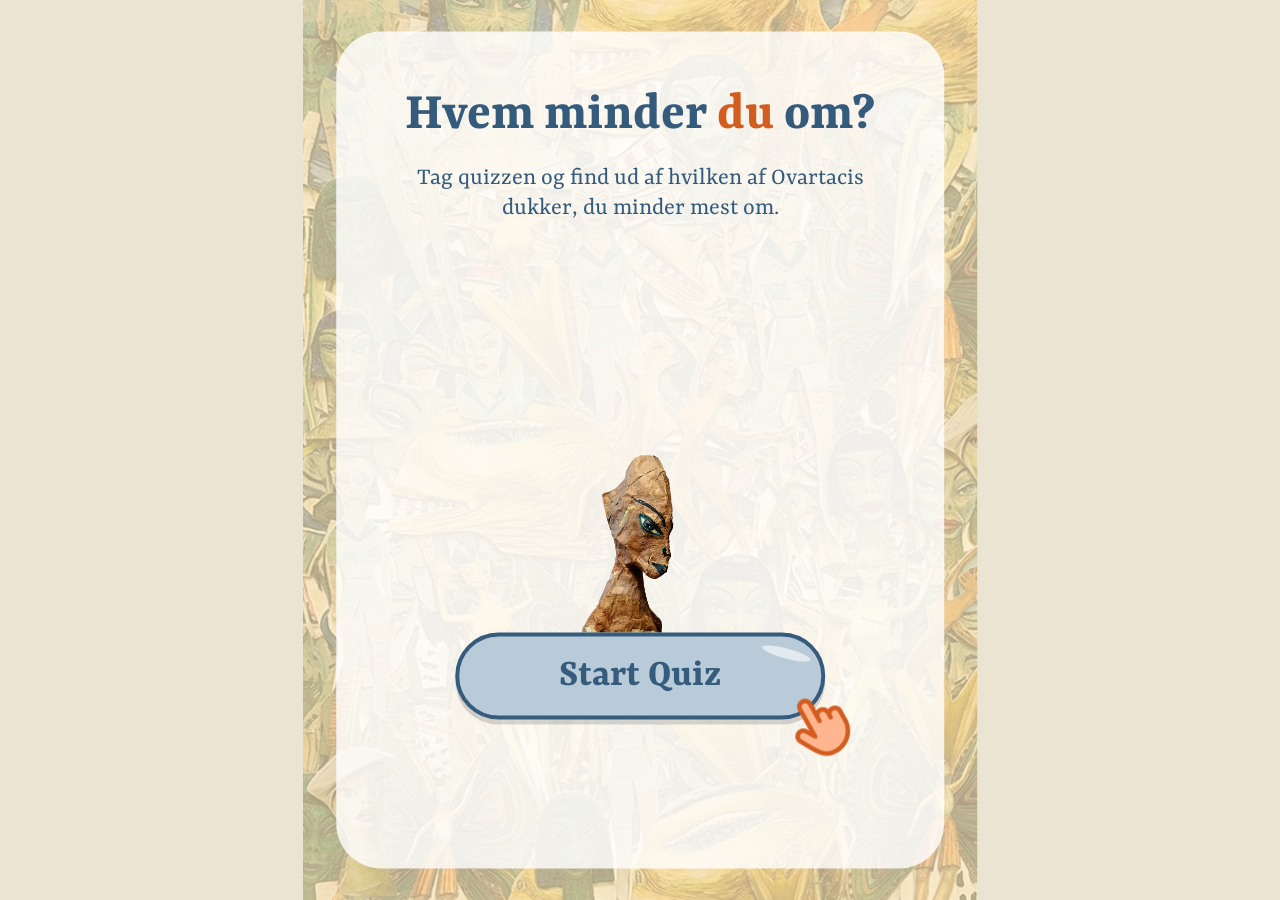
==== index.html @ 92c741dd "Initial commit" ====
<!DOCTYPE html>
<html lang="da">
<head>
    <meta charset="UTF-8">
    <meta name="viewport" content="width=device-width, initial-scale=1.0">
    <title>Museum Ovartaci - Quiz</title>

    <link rel="preconnect" href="https://fonts.googleapis.com">
    <link rel="preconnect" href="https://fonts.gstatic.com" crossorigin>
    <link href="https://fonts.googleapis.com/css2?family=Gotu&family=Jua&family=Yrsa:ital,wght@0,300..700;1,300..700&display=swap" rel="stylesheet">

    <link rel="preconnect" href="https://fonts.googleapis.com">
    <link rel="preconnect" href="https://fonts.gstatic.com" crossorigin>
    <link href="https://fonts.googleapis.com/css2?family=Afacad:ital,wght@0,400..700;1,400..700&display=swap" rel="stylesheet">

    <link rel="stylesheet" href="css/style.css">
</head>

<body>
    <div class="container-ipad">
        <div class="hvid-boks">

            <!-- START-SKÆRM -->
            <div id="start-skaerm" class="skaerm-sektion">
                <h1>Hvem minder <span class="du">du</span> om?</h1>
                <div class="undertekst">
                    <p>Tag quizzen og find ud af hvilken af Ovartacis dukker, du minder mest om.</p>
                </div>
                <img src="img/forside.gif" alt="forside gif" class="forside-gif">
                <button class="start-knap" onclick="startQuiz()">Start Quiz</button>
                <img src="img/haand.png" alt="haand" class="haand">
            </div>

            <!-- QUIZ-SKÆRM -->
            <div id="quiz-skaerm" class="skaerm-sektion skjult">
                <div class="progress-container">
                    <div id="progress-bar" class="progress-bar"></div>
                </div>
                <h2 id="spg-tekst">Spørgsmål</h2>
                <div id="svar-knap-container"></div>
                <button class="tilbage-knap" onclick="goBackToStart()">Tilbage til forsiden</button>
            </div>

            <!-- VENTE-SKÆRM -->
            <div id="vente-side" class="skaerm-sektion skjult">
                <div class="du-er"><p>Du er...</p></div>
                <img src="img/vente.gif" alt="vente gif" class="vente-gif">
            </div>

            <!-- RESULTAT-SKÆRM -->
            <div id="resultat-skaerm" class="skaerm-sektion skjult">
                <p class="du-er-tekst">Du er...</p>
                <h2 id="dukke-navn">Dukkens navn</h2>

                <img class="dukke-baggrund" src="" alt="" id="dukke-baggrund">

                <div class="dukke">
                    <img class="dukke-billede" src="" alt="billede af dukke" id="dukke-billede">
                </div>

                <div class="hvorfor-box">
                    <span class="hvorfor-tekst">Hvorfor?</span>
                    <img class="pil-videre" src="img/pil-videre.png" alt="pil videre">
                </div>

                <button class="tilbage-forside-knap" onclick="goBackToStart()">
                    <img src="img/tilbage.png" alt="tilbage til forside">Tilbage til forside
                </button>
            </div>

        </div>
    </div>

    <script src="js/script.js"></script>
</body>
</html>
---- css/style.css ----
/* ================================================
   GENEREL OPSÆTNING
   ================================================ */

body {
  margin: 0;
  padding: 0;
  background-color: #ebe4d2;
  overflow: hidden;
}

/* ================================================
   HOVED-CONTAINER (iPad-rammen)
   ================================================ */

.container-ipad {
  height: 100vh;
  max-height: 1024px;
  aspect-ratio: 3 / 4;
  margin: 0 auto;

  background-image: url("../img/baggrund.png");
  background-size: cover;
  background-position: center;

  padding: 40px;
  box-sizing: border-box;

  position: relative;
  overflow: hidden;
}

/* ================================================
   HVID BOKS
   ================================================ */

.hvid-boks {
  width: 90%;
  height: 93%;
  background-color: rgba(255, 255, 255, 0.81);
  border-radius: 45px;
  position: absolute;
  z-index: 1;
  top: 50%;
  left: 50%;
  transform: translate(-50%, -50%);
  box-sizing: border-box;
  overflow: hidden;
}

/* ================================================
   SKÆRM-SEKTIONER
   ================================================ */

.skaerm-sektion {
  width: 100%;
  height: 100%;
  display: flex;
  flex-direction: column;
  align-items: center;
  justify-content: flex-start;
  position: relative;
}

.skjult {
  display: none;
}

/* ================================================
   START-SKÆRM
   ================================================ */

h1 {
  font-family: yrsa, sans-serif;
  font-size: 55px;
  color: #345a7c;
  text-align: center;
  margin-top: 50px;
  z-index: 2;
}

.du {
  color: #d25d1e;
}

.undertekst {
  font-family: yrsa, sans-serif;
  font-size: 25px;
  color: #345a7c;
  text-align: center;
  margin-top: -47px;
  padding: 0 50px;
}

.forside-gif {
  width: 80%;
  max-width: 700px;
  height: auto;
  margin-top: 20px;
  z-index: 3;
}

.start-knap {
  position: relative;
  z-index: 4;
  padding: 15px 100px;
  font-size: 40px;
  font-family: yrsa, sans-serif;
  font-weight: bold;
  cursor: pointer;
  background-color: #b9cbd9;
  color: #355c7d;
  border: 4px solid #355c7d;
  border-radius: 50px;
  box-shadow: 0px 5px 0px rgba(0, 0, 0, 0.15);
}

.start-knap::after {
  content: "";
  position: absolute;
  top: 12px;
  right: 10px;
  width: 50px;
  height: 10px;
  background-color: rgba(255, 255, 255, 0.6);
  border-radius: 100%;
  transform: rotate(15deg);
}

.haand {
  width: 12%;
  height: auto;
  z-index: 5;
  position: relative;
  left: 180px;
  margin-top: -30px;
  animation: haand-puls 1.4s ease-in-out infinite;
  transform-origin: center;
}

@keyframes haand-puls {
  0%,
  100% {
    transform: scale(1);
  }
  50% {
    transform: scale(1.25);
  }
}

/* ================================================
   QUIZ-SKÆRM
   ================================================ */

.progress-container {
  width: 80%;
  height: 10px;
  background-color: #ddd;
  border-radius: 10px;
  margin-top: 30px;
}

.progress-bar {
  height: 100%;
  background-color: #345a7c;
  border-radius: 10px;
  width: 0%;
  transition: width 0.3s ease;
}

#spg-tekst {
  font-family: yrsa, sans-serif;
  font-size: 30px;
  color: #345a7c;
  text-align: center;
  padding: 0 30px;
}

#svar-knap-container {
  display: flex;
  flex-direction: column;
  gap: 15px;
  width: 80%;
}

.quiz-svarknap {
  padding: 15px 20px;
  font-size: 18px;
  font-family: yrsa, sans-serif;
  background-color: #c1cdda;
  color: #345a7c;
  border: 3px solid #345a7c;
  border-radius: 20px;
  cursor: pointer;
  text-align: left;
}

.tilbage-knap {
  position: absolute;
  bottom: 20px;
  font-family: yrsa, sans-serif;
  font-size: 16px;
  background: none;
  border: none;
  color: #345a7c;
  cursor: pointer;
  text-decoration: underline;
}

/* ================================================
   VENTE-SKÆRM
   ================================================ */

.du-er {
  font-family: yrsa, sans-serif;
  font-size: 80px;
  color: #345a7c;
  margin-top: 90px;
}

.vente-gif {
  width: 70%;
  height: auto;
  margin-top: 20px;
}

/* ================================================
   RESULTAT-SKÆRM
   ================================================ */

.du-er-tekst {
  font-family: yrsa, sans-serif;
  font-size: 44px;
  color: #345a7c;
  text-align: center;
  top: 20%;
  margin: 0;
  margin-top: 60px;
}

#dukke-navn {
  font-family: yrsa, sans-serif;
  font-size: 55px;
  color: #345a7c;
  text-align: center;
  z-index: 3;
  margin-top: -20px;
}

.dukke {
  position: relative;
  width: 100%;
  flex: 1;
  display: flex;
  align-items: flex-end;
  justify-content: center;
}

.dukke-billede {
  height: 70%;
  width: auto;
  bottom: 110px;
  max-width: 60%;
  object-fit: contain;
  position: relative;
  z-index: 5;
}

.dukke-baggrund {
  position: absolute;
  width: 100%;
  height: auto;
  top: 25%;
  left: 0;
  z-index: 4;
}

.lulu-baggrund {
  position: absolute;
  width: 90%;
  height: auto;
  top: 20%;
  left: 5%;
  z-index: 4;
}

.sinhu-baggrund {
  position: absolute;
  width: 100%;
  height: auto;
  top: 25%;
  left: 0;
  z-index: 4;
}

.pupparpasta-baggrund {
  position: absolute;
  width: 50%;
  height: auto;
  top: 40%;
  left: 45%;
  z-index: 4;
}

.verda-baggrund {
  position: absolute;
  width: 100%;
  height: auto;
  top: 10%;
  left: 0;
  z-index: 4;
}

.dragen-baggrund {
  position: absolute;
  width: 100%;
  height: auto;
  top: 30%;
  left: 40%;
  z-index: 4;
}

.hvorfor-box {
  width: calc(100% + 80px);
  margin-left: -40px;
  margin-right: -40px;
  background-color: #c1cdda;
  padding: 20px 30px;
  z-index: 5;
  bottom: 110px;
  position: absolute;
  display: flex;
  flex-direction: row;
  align-items: center;
  justify-content: center;
  gap: 20px;
}

.hvorfor-tekst {
  font-family: yrsa, sans-serif;
  font-size: 50px;
  color: #345a7c;
  margin: 0;
}

.pil-videre {
  width: 50px;
  height: auto;
}

.tilbage-forside-knap {
  position: absolute;
  bottom: 30px;
  z-index: 6;
  padding: 10px 50px;
  font-size: 20px;
  font-family: yrsa, sans-serif;
  cursor: pointer;
  background-color: #e9a3a0;
  color: #355c7d;
  border: 4px solid #c65753;
  border-radius: 50px;
  box-shadow: 0px 5px 0px rgba(0, 0, 0, 0.15);
  display: flex;
  align-items: center;
  gap: 20px;
}

.tilbage-forside-knap img {
  width: 8px;
  height: auto;
  margin-left: -30px;
}

.tilbage-forside-knap::after {
  content: "";
  position: absolute;
  top: 8px;
  right: 10px;
  width: 25px;
  height: 5px;
  background-color: rgba(255, 255, 255, 0.6);
  border-radius: 100%;
  transform: rotate(15deg);
}
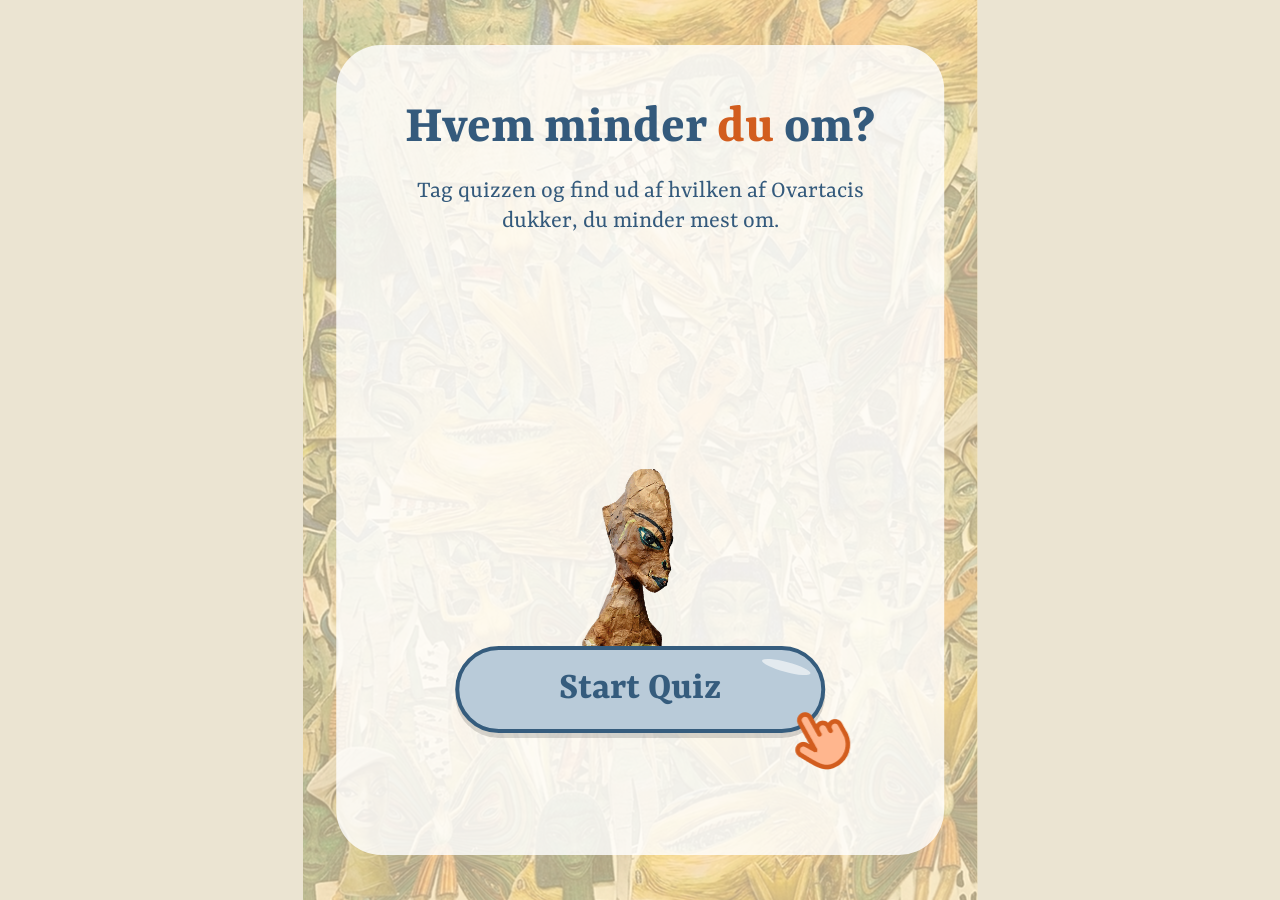
==== commit 46601386: "he" ====
--- a/index.html
+++ b/index.html
@@ -50,12 +50,12 @@
             <!-- RESULTAT-SKÆRM -->
             <div id="resultat-skaerm" class="skaerm-sektion skjult">
                 <p class="du-er-tekst">Du er...</p>
-                <h2 id="dukke-navn">Dukkens navn</h2>
+                <h1 id="dukke-navn">Dukkens navn</h1>
 
-                <img class="dukke-baggrund" src="" alt="" id="dukke-baggrund">
+                <img class="dukke-vinger" src="#" alt="baggrund på dukke bevæger sig" id="dukke-vinger">
 
                 <div class="dukke">
-                    <img class="dukke-billede" src="" alt="billede af dukke" id="dukke-billede">
+                    <img class="dukke-billede" src="#" alt="billede af dukke" id="dukke-billede">
                 </div>
 
                 <div class="hvorfor-box">
--- a/css/style.css
+++ b/css/style.css
@@ -36,7 +36,7 @@
 
 .hvid-boks {
   width: 90%;
-  height: 93%;
+  height: 90%;
   background-color: rgba(255, 255, 255, 0.81);
   border-radius: 45px;
   position: absolute;
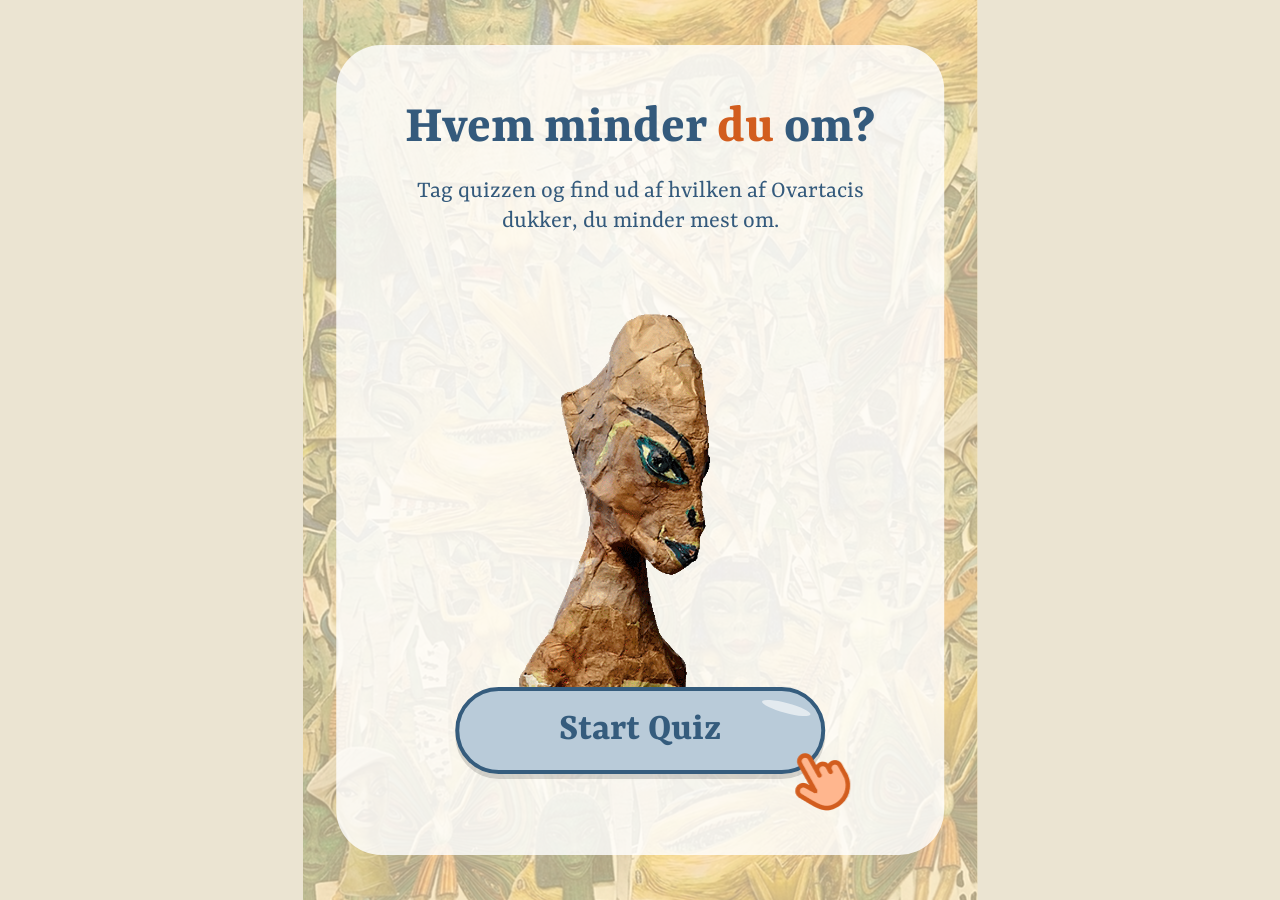
==== commit b5eed352: "d" ====
--- a/index.html
+++ b/index.html
@@ -1,76 +1,101 @@
-<!DOCTYPE html>
+<!doctype html>
 <html lang="da">
-<head>
-    <meta charset="UTF-8">
-    <meta name="viewport" content="width=device-width, initial-scale=1.0">
+  <head>
+    <meta charset="UTF-8" />
+    <meta name="viewport" content="width=device-width, initial-scale=1.0" />
     <title>Museum Ovartaci - Quiz</title>
 
-    <link rel="preconnect" href="https://fonts.googleapis.com">
-    <link rel="preconnect" href="https://fonts.gstatic.com" crossorigin>
-    <link href="https://fonts.googleapis.com/css2?family=Gotu&family=Jua&family=Yrsa:ital,wght@0,300..700;1,300..700&display=swap" rel="stylesheet">
+    <link rel="preconnect" href="https://fonts.googleapis.com" />
+    <link rel="preconnect" href="https://fonts.gstatic.com" crossorigin />
+    <link
+      href="https://fonts.googleapis.com/css2?family=Gotu&family=Jua&family=Yrsa:ital,wght@0,300..700;1,300..700&display=swap"
+      rel="stylesheet"
+    />
 
-    <link rel="preconnect" href="https://fonts.googleapis.com">
-    <link rel="preconnect" href="https://fonts.gstatic.com" crossorigin>
-    <link href="https://fonts.googleapis.com/css2?family=Afacad:ital,wght@0,400..700;1,400..700&display=swap" rel="stylesheet">
+    <link rel="preconnect" href="https://fonts.googleapis.com" />
+    <link rel="preconnect" href="https://fonts.gstatic.com" crossorigin />
+    <link
+      href="https://fonts.googleapis.com/css2?family=Afacad:ital,wght@0,400..700;1,400..700&display=swap"
+      rel="stylesheet"
+    />
 
-    <link rel="stylesheet" href="css/style.css">
-</head>
+    <link rel="stylesheet" href="css/style.css" />
+  </head>
 
-<body>
+  <body>
     <div class="container-ipad">
-        <div class="hvid-boks">
+      <div class="hvid-boks">
+        <div id="start-skaerm" class="skaerm-sektion">
+          <h1>Hvem minder <span class="du">du</span> om?</h1>
+          <div class="undertekst">
+            <p>
+              Tag quizzen og find ud af hvilken af Ovartacis dukker, du minder
+              mest om.
+            </p>
+          </div>
+          <img src="img/forside.gif" alt="forside gif" class="forside-gif" />
+          <button class="start-knap" onclick="startQuiz()">Start Quiz</button>
+          <img src="img/haand.png" alt="haand" class="haand" />
+        </div>
 
-            <!-- START-SKÆRM -->
-            <div id="start-skaerm" class="skaerm-sektion">
-                <h1>Hvem minder <span class="du">du</span> om?</h1>
-                <div class="undertekst">
-                    <p>Tag quizzen og find ud af hvilken af Ovartacis dukker, du minder mest om.</p>
-                </div>
-                <img src="img/forside.gif" alt="forside gif" class="forside-gif">
-                <button class="start-knap" onclick="startQuiz()">Start Quiz</button>
-                <img src="img/haand.png" alt="haand" class="haand">
-            </div>
+        <!--quiz skærm-->
+        <div id="quiz-skaerm" class="skaerm-sektion" style="display: none">
+          <div class="progress-container">
+            <div id="progress-bar" class="progress-bar"></div>
+          </div>
 
-            <!-- QUIZ-SKÆRM -->
-            <div id="quiz-skaerm" class="skaerm-sektion skjult">
-                <div class="progress-container">
-                    <div id="progress-bar" class="progress-bar"></div>
-                </div>
-                <h2 id="spg-tekst">Spørgsmål</h2>
-                <div id="svar-knap-container"></div>
-                <button class="tilbage-knap" onclick="goBackToStart()">Tilbage til forsiden</button>
-            </div>
+          <h2 id="spg-tekst">Spørgsmål</h2>
 
-            <!-- VENTE-SKÆRM -->
-            <div id="vente-side" class="skaerm-sektion skjult">
-                <div class="du-er"><p>Du er...</p></div>
-                <img src="img/vente.gif" alt="vente gif" class="vente-gif">
-            </div>
+          <div id="svar-knap-container"></div>
 
-            <!-- RESULTAT-SKÆRM -->
-            <div id="resultat-skaerm" class="skaerm-sektion skjult">
-                <p class="du-er-tekst">Du er...</p>
-                <h1 id="dukke-navn">Dukkens navn</h1>
+          <!-- Tilbage-knap -->
+          <a href="index.html" class="tilbage-knap">
+            <span class="tilbage-pil"></span>
+            Tilbage til forsiden
+          </a>
+        </div>
 
-                <img class="dukke-vinger" src="#" alt="baggrund på dukke bevæger sig" id="dukke-vinger">
+        <!--loading skærm-->
+        <div id="vente-side" class="skaerm-sektion" style="display: none">
+          <div class="du-er"><p>Du er...</p></div>
+          <img src="img/vente.gif" alt="vente gif" class="vente-gif" />
+        </div>
 
-                <div class="dukke">
-                    <img class="dukke-billede" src="#" alt="billede af dukke" id="dukke-billede">
-                </div>
+        <!--resultat skærm-->
+        <div id="resultat-skaerm" class="skaerm-sektion" style="display: none">
+          <p class="du-er-tekst">Du er...</p>
+          <h1 id="dukke-navn">Dukkens navn</h1>
 
-                <div class="hvorfor-box">
-                    <span class="hvorfor-tekst">Hvorfor?</span>
-                    <img class="pil-videre" src="img/pil-videre.png" alt="pil videre">
-                </div>
+          <img
+            class="dukke-baggrund"
+            src="#"
+            alt="baggrund på dukke bevæger sig"
+            id="dukke-vinger"
+          />
 
-                <button class="tilbage-forside-knap" onclick="goBackToStart()">
-                    <img src="img/tilbage.png" alt="tilbage til forside">Tilbage til forside
-                </button>
-            </div>
+          <div class="dukke">
+            <img
+              class="dukke-billede"
+              src="#"
+              alt="billede af dukke"
+              id="dukke-billede"
+            />
+          </div>
 
+          <div class="hvorfor-box">
+            <span class="hvorfor-tekst">Hvorfor?</span>
+            <img class="pil-videre" src="img/pil-videre.png" alt="pil videre" />
+          </div>
+
+          <a href="index.html" class="tilbage-knap">
+            <span class="tilbage-pil"></span>
+            Tilbage til forsiden
+          </a>
+
+          
         </div>
+      </div>
     </div>
-
     <script src="js/script.js"></script>
-</body>
-</html>+  </body>
+</html>
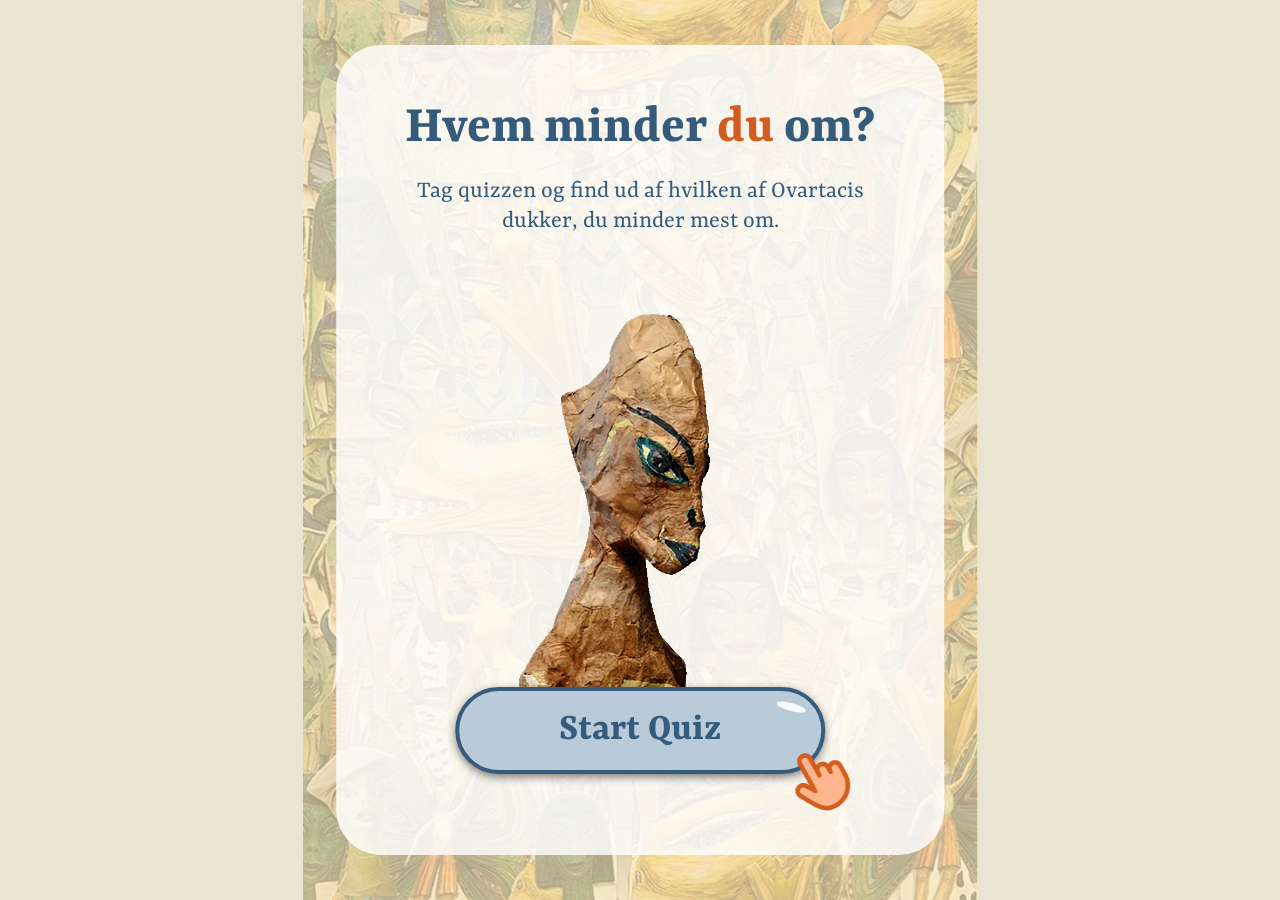
==== commit 58561184: "forhåbentligt virker det" ====
--- a/index.html
+++ b/index.html
@@ -51,6 +51,7 @@
           <!-- Tilbage-knap -->
           <a href="index.html" class="tilbage-knap">
             <span class="tilbage-pil"></span>
+            <img src="img/tilbage.png" class="tilbage-forside" />
             Tilbage til forsiden
           </a>
         </div>
@@ -88,6 +89,7 @@
           </div>
 
           <a href="index.html" class="tilbage-knap">
+            <img src="img/tilbage.png" class="tilbage-forside" />
             <span class="tilbage-pil"></span>
             Tilbage til forsiden
           </a>
--- a/css/style.css
+++ b/css/style.css
@@ -1,24 +1,18 @@
-/* ================================================
-   GENEREL OPSÆTNING
-   ================================================ */
-
 body {
   margin: 0;
   padding: 0;
-  background-color: #ebe4d2;
+  background-color: #ebe4d2; /* Beige baggrund udenfor iPad */
   overflow: hidden;
 }
 
-/* ================================================
-   HOVED-CONTAINER (iPad-rammen)
-   ================================================ */
-
+/* Låser formatet til en iPad på højkant*/
 .container-ipad {
   height: 100vh;
-  max-height: 1024px;
+  max-height: 1024px; /* Må aldrig blive højere end en iPad */
   aspect-ratio: 3 / 4;
-  margin: 0 auto;
-
+  margin: 0 auto; /* Centrerer kassen på computerskærmen */
+
+  /* Baggrundsbillede */
   background-image: url("../img/baggrund.png");
   background-size: cover;
   background-position: center;
@@ -26,14 +20,15 @@
   padding: 40px;
   box-sizing: border-box;
 
+  display: flex;
+  flex-direction: column;
+  align-items: center;
+  justify-content: flex-start;
   position: relative;
   overflow: hidden;
 }
 
-/* ================================================
-   HVID BOKS
-   ================================================ */
-
+/* Boksen med indholdet */
 .hvid-boks {
   width: 90%;
   height: 90%;
@@ -48,10 +43,7 @@
   overflow: hidden;
 }
 
-/* ================================================
-   SKÆRM-SEKTIONER
-   ================================================ */
-
+/* Container til de tre forskellige skærm-sektioner */
 .skaerm-sektion {
   width: 100%;
   height: 100%;
@@ -59,39 +51,33 @@
   flex-direction: column;
   align-items: center;
   justify-content: flex-start;
-  position: relative;
-}
-
-.skjult {
-  display: none;
-}
-
-/* ================================================
-   START-SKÆRM
-   ================================================ */
-
+}
+
+/* Tekst styling */
 h1 {
   font-family: yrsa, sans-serif;
   font-size: 55px;
   color: #345a7c;
-  text-align: center;
+  z-index: 2;
   margin-top: 50px;
+  text-align: center;
+}
+
+.du {
+  color: #d25d1e; /* Den orange Ovartaci-farve */
+}
+
+.undertekst {
+  font-family: yrsa, sans-serif;
+  font-size: 25px;
+  color: #345a7c;
   z-index: 2;
-}
-
-.du {
-  color: #d25d1e;
-}
-
-.undertekst {
-  font-family: yrsa, sans-serif;
-  font-size: 25px;
-  color: #345a7c;
-  text-align: center;
   margin-top: -47px;
+  text-align: center;
   padding: 0 50px;
 }
 
+/* Forside styling */
 .forside-gif {
   width: 80%;
   max-width: 700px;
@@ -108,27 +94,30 @@
   font-family: yrsa, sans-serif;
   font-weight: bold;
   cursor: pointer;
+  outline: none;
   background-color: #b9cbd9;
   color: #355c7d;
   border: 4px solid #355c7d;
   border-radius: 50px;
-  box-shadow: 0px 5px 0px rgba(0, 0, 0, 0.15);
-}
-
+  box-shadow: 0 3px 8px rgba(0, 0, 0, 0.5);
+}
+
+/* Det hvide highlight i højre hjørne af knappen */
 .start-knap::after {
   content: "";
   position: absolute;
   top: 12px;
-  right: 10px;
-  width: 50px;
-  height: 10px;
-  background-color: rgba(255, 255, 255, 0.6);
+  right: 15px;
+  width: 30px;
+  height: 8px;
+  background-color: rgba(255, 255, 255, 0.9);
   border-radius: 100%;
   transform: rotate(15deg);
 }
 
 .haand {
   width: 12%;
+  max-width: 700px;
   height: auto;
   z-index: 5;
   position: relative;
@@ -148,80 +137,140 @@
   }
 }
 
-/* ================================================
-   QUIZ-SKÆRM
-   ================================================ */
+/* Her starter styling af quiz */
+
+.quiz-svarknap {
+  position: relative;
+  z-index: 4;
+  padding: 20px 40px;
+  font-size: 22px;
+  font-family: yrsa, sans-serif;
+  cursor: pointer;
+  outline: none;
+  background-color: #b9cbd9;
+  color: #355c7d;
+  border: 4px solid #355c7d;
+  border-radius: 999px;
+  box-shadow: 0 3px 8px rgba(0, 0, 0, 0.5);
+  max-width: 650px;
+  margin: 20px auto;
+  width: 75%;
+  height: 75px; /* alle knapper bliver lige høje */
+  display: flex;
+  align-items: center; /* centrerer lodret */
+  justify-content: center; /* centrerer vandret */
+  text-align: center;
+  line-height: 1.3;
+}
+
+/* Det hvide highlight i højre hjørne af knappen */
+.quiz-svarknap::after {
+  content: "";
+  position: absolute;
+  top: 10px;
+  right: 10px;
+  width: 30px;
+  height: 8px;
+  background-color: rgba(255, 255, 255, 0.9);
+  border-radius: 100%;
+  transform: rotate(20deg);
+}
+
+/* Tilbage-knap */
+.tilbage-knap {
+  position: absolute;
+  bottom: 55px;
+  left: 50%;
+  transform: translateX(-50%);
+  background: #e9a3a0;
+  border: 4px solid #c65753;
+  color: #345a7c;
+  text-decoration: none;
+  padding: 2px 50px;
+  border-radius: 25px;
+  font-family: yrsa, serif;
+  font-size: 20px;
+  display: flex;
+  align-items: center;
+  gap: 10px;
+  box-shadow: 0 3px 8px rgba(0, 0, 0, 0.5);
+  z-index: 8;
+}
+
+.tilbage-pil {
+  font-size: 26px;
+  font-weight: bold;
+}
+
+.pil-videre {
+  width: 50px;
+  height: auto;
+}
+
+.tilbage-knap::after {
+  content: "";
+  position: absolute;
+  top: 8px;
+  right: 6px;
+  width: 18px;
+  height: 5px;
+  background-color: rgba(255, 255, 255, 0.9);
+  border-radius: 100%;
+  transform: rotate(30deg);
+}
+
+.tilbage-forside {
+  width: 8px;
+  height: auto;
+  margin-left: -30px;
+}
+
+.tilbage-forside-knap img {
+  width: 8px;
+  height: auto;
+  margin-left: -30px;
+}
 
 .progress-container {
-  width: 80%;
-  height: 10px;
-  background-color: #ddd;
+  width: 70%;
+  height: 12px;
+  background-color: #d88f00;
   border-radius: 10px;
-  margin-top: 30px;
+  margin: 30px auto 0 auto;
 }
 
 .progress-bar {
   height: 100%;
-  background-color: #345a7c;
+  background-color: #d25d1e;
   border-radius: 10px;
-  width: 0%;
   transition: width 0.3s ease;
 }
 
 #spg-tekst {
   font-family: yrsa, sans-serif;
-  font-size: 30px;
-  color: #345a7c;
-  text-align: center;
-  padding: 0 30px;
-}
-
-#svar-knap-container {
-  display: flex;
-  flex-direction: column;
-  gap: 15px;
-  width: 80%;
-}
-
-.quiz-svarknap {
-  padding: 15px 20px;
-  font-size: 18px;
-  font-family: yrsa, sans-serif;
-  background-color: #c1cdda;
-  color: #345a7c;
-  border: 3px solid #345a7c;
-  border-radius: 20px;
-  cursor: pointer;
-  text-align: left;
-}
-
-.tilbage-knap {
-  position: absolute;
-  bottom: 20px;
-  font-family: yrsa, sans-serif;
-  font-size: 16px;
-  background: none;
-  border: none;
-  color: #345a7c;
-  cursor: pointer;
-  text-decoration: underline;
-}
-
-/* ================================================
-   VENTE-SKÆRM
-   ================================================ */
+  font-size: 35px;
+  color: #345a7c;
+  margin-top: 60px;
+  text-align: center;
+  height: 70px;
+}
 
 .du-er {
   font-family: yrsa, sans-serif;
-  font-size: 80px;
-  color: #345a7c;
-  margin-top: 90px;
+  font-size: 44px;
+  color: #345a7c;
+  text-align: center;
+  top: 20%;
+  margin: 0;
+  margin-top: 60px;
 }
 
 .vente-gif {
-  width: 70%;
-  height: auto;
-  margin-top: 20px;
+  width: 100%;
+  max-width: 700px;
+  height: auto;
+  margin-top: 40px;
+  z-index: 3;
 }
 
 /* ================================================
@@ -254,19 +303,19 @@
   display: flex;
   align-items: flex-end;
   justify-content: center;
-}
-
-.dukke-billede {
-  height: 70%;
-  width: auto;
-  bottom: 110px;
-  max-width: 60%;
-  object-fit: contain;
-  position: relative;
-  z-index: 5;
-}
-
-.dukke-baggrund {
+  margin-bottom: 110px;
+}
+
+.lulu-baggrund {
+  position: absolute;
+  width: 90%;
+  height: auto;
+  top: 20%;
+  left: 5%;
+  z-index: 4;
+}
+
+.sinhu-baggrund {
   position: absolute;
   width: 100%;
   height: auto;
@@ -275,36 +324,18 @@
   z-index: 4;
 }
 
-.lulu-baggrund {
+.pupparpasta-baggrund {
+  position: absolute;
+  width: 50%;
+  height: auto;
+  top: 30%;
+  left: 45%;
+  z-index: 4;
+}
+
+.verda-baggrund {
   position: absolute;
   width: 90%;
-  height: auto;
-  top: 20%;
-  left: 5%;
-  z-index: 4;
-}
-
-.sinhu-baggrund {
-  position: absolute;
-  width: 100%;
-  height: auto;
-  top: 25%;
-  left: 0;
-  z-index: 4;
-}
-
-.pupparpasta-baggrund {
-  position: absolute;
-  width: 50%;
-  height: auto;
-  top: 40%;
-  left: 45%;
-  z-index: 4;
-}
-
-.verda-baggrund {
-  position: absolute;
-  width: 100%;
   height: auto;
   top: 10%;
   left: 0;
@@ -343,43 +374,40 @@
   margin: 0;
 }
 
-.pil-videre {
-  width: 50px;
-  height: auto;
-}
-
-.tilbage-forside-knap {
-  position: absolute;
-  bottom: 30px;
-  z-index: 6;
-  padding: 10px 50px;
-  font-size: 20px;
-  font-family: yrsa, sans-serif;
-  cursor: pointer;
-  background-color: #e9a3a0;
-  color: #355c7d;
-  border: 4px solid #c65753;
-  border-radius: 50px;
-  box-shadow: 0px 5px 0px rgba(0, 0, 0, 0.15);
-  display: flex;
-  align-items: center;
-  gap: 20px;
-}
-
-.tilbage-forside-knap img {
-  width: 8px;
-  height: auto;
-  margin-left: -30px;
-}
-
-.tilbage-forside-knap::after {
-  content: "";
-  position: absolute;
-  top: 8px;
-  right: 10px;
-  width: 25px;
-  height: 5px;
-  background-color: rgba(255, 255, 255, 0.6);
-  border-radius: 100%;
-  transform: rotate(15deg);
-}
+/* ================================================
+   DUKKE-BILLEDE INDIVIDUAL STYLING
+   ================================================ */
+
+.lulu-billede {
+  width: 50%;
+  height: auto;
+  z-index: 4;
+  transform: translateY(0);
+}
+
+.sinhu-billede {
+  width: 35%;
+  height: auto;
+  z-index: 4;
+  transform: translateY(10px);
+}
+
+.pupparpasta-billede {
+  width: 35%;
+  height: auto;
+  z-index: 4;
+  transform: translateY(0);
+}
+
+.verda-billede {
+  width: 50%;
+  height: auto;
+  z-index: 4;
+  transform: translateY(0);
+}
+
+.dragen-billede {
+  width: 55%;
+  height: auto;
+  z-index: 4;
+}
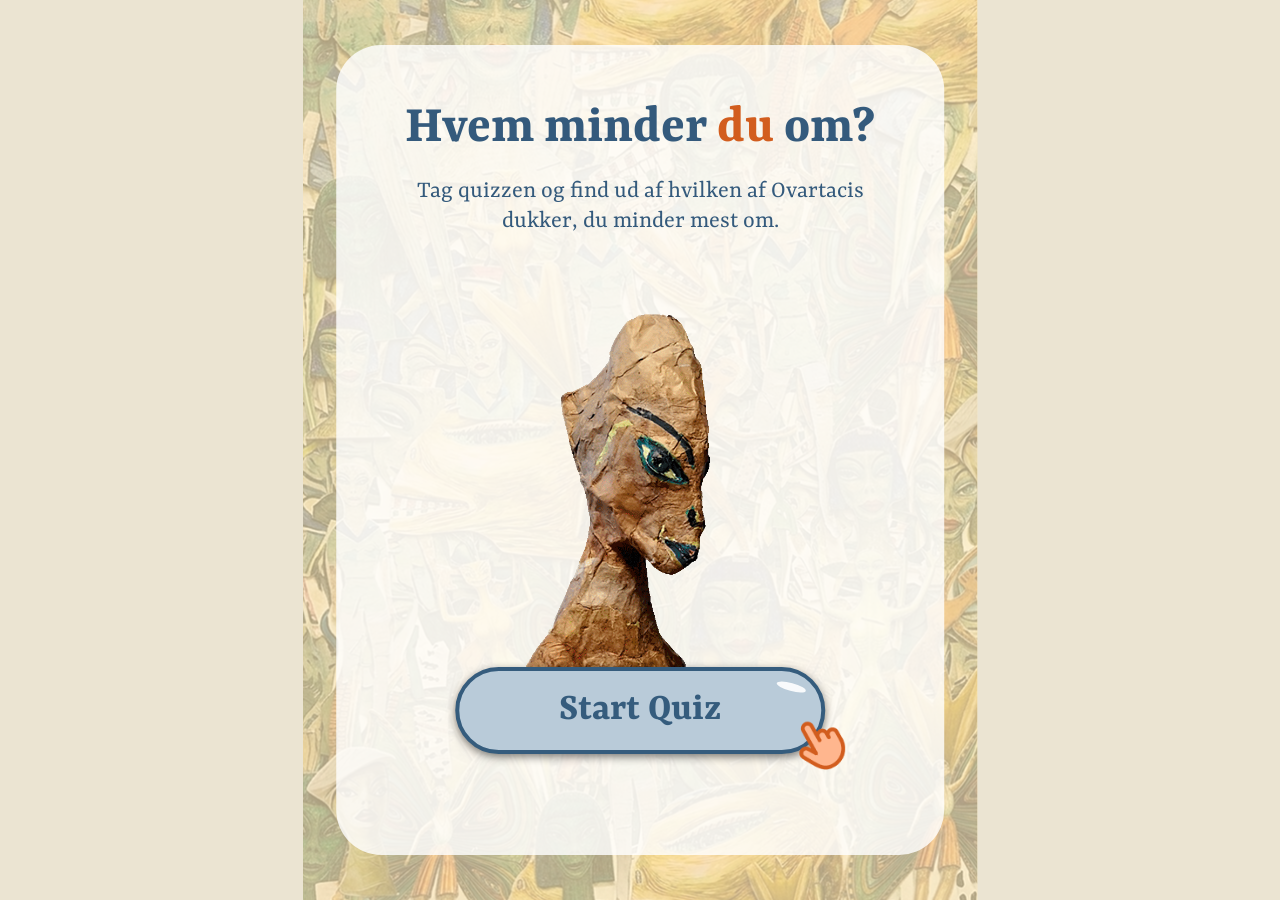
==== commit da5b9edb: "ee" ====
--- a/index.html
+++ b/index.html
@@ -51,7 +51,7 @@
           <!-- Tilbage-knap -->
           <a href="index.html" class="tilbage-knap">
             <span class="tilbage-pil"></span>
-            <img src="img/tilbage.png" class="tilbage-forside" />
+            <img src="img/tilbage.png" alt="tilbage" class="tilbage-forside">
             Tilbage til forsiden
           </a>
         </div>
@@ -63,41 +63,49 @@
         </div>
 
         <!--resultat skærm-->
-        <div id="resultat-skaerm" class="skaerm-sektion" style="display: none">
-          <p class="du-er-tekst">Du er...</p>
-          <h1 id="dukke-navn">Dukkens navn</h1>
+       <div id="resultat-skaerm" class="skaerm-sektion" style="display: none"> <p class="du-er-tekst">Du er...</p>
+          <h2 id="dukke-navn">Dukkens navn</h2>        
 
           <img
             class="dukke-baggrund"
-            src="#"
+            src="#" 
             alt="baggrund på dukke bevæger sig"
             id="dukke-vinger"
           />
 
           <div class="dukke">
-            <img
-              class="dukke-billede"
-              src="#"
-              alt="billede af dukke"
-              id="dukke-billede"
-            />
+            <img 
+            class="dukke-billede" 
+            src="#" 
+            alt="billede af dukke" 
+            id="dukke-billede">
           </div>
 
-          <div class="hvorfor-box">
+          <div class="hvorfor-box" id="hvorfor-knap"> 
             <span class="hvorfor-tekst">Hvorfor?</span>
-            <img class="pil-videre" src="img/pil-videre.png" alt="pil videre" />
+            <img class="pil-videre" src="img/pil-videre.png" alt="pil videre">
           </div>
-
+          
+          <!--popup-kort med info om dukker-->
+          <div id="popup-kort" class="popup-container skjult">
+            <div class="popup-indhold">
+              <span class="luk-popup" id="luk-popup-knap">&times;</span>
+              
+              <h2 id="popup-dukke-navn">Dukkens navn</h2>
+              <p id="dukke-beskrivelse">Beskrivelse af dukke</p>
+              
+              <button class="tag-billede-knap">
+                <img src="img/kamera-ikon.svg" alt="kamera" class="kamera-ikon">
+                Tag billede
+              </button>
+            </div>
+          </div>
+          
           <a href="index.html" class="tilbage-knap">
-            <img src="img/tilbage.png" class="tilbage-forside" />
             <span class="tilbage-pil"></span>
+            <img src="img/tilbage.png" alt="tilbage" class="tilbage-forside">
             Tilbage til forsiden
           </a>
-
-          
-        </div>
-      </div>
-    </div>
-    <script src="js/script.js"></script>
+        </div> </div> </div> <script src="js/script.js"></script>
   </body>
-</html>
+</html>
--- a/css/style.css
+++ b/css/style.css
@@ -41,6 +41,7 @@
   transform: translate(-50%, -50%);
   box-sizing: border-box;
   overflow: hidden;
+  margin-bottom: 20px;
 }
 
 /* Container til de tre forskellige skærm-sektioner */
@@ -51,6 +52,7 @@
   flex-direction: column;
   align-items: center;
   justify-content: flex-start;
+  z-index: 5;
 }
 
 /* Tekst styling */
@@ -89,6 +91,7 @@
 .start-knap {
   position: relative;
   z-index: 4;
+  top: -20px;
   padding: 15px 100px;
   font-size: 40px;
   font-family: yrsa, sans-serif;
@@ -116,13 +119,13 @@
 }
 
 .haand {
-  width: 12%;
+  width: 10%;
   max-width: 700px;
   height: auto;
   z-index: 5;
   position: relative;
   left: 180px;
-  margin-top: -30px;
+  margin-top: -60px;
   animation: haand-puls 1.4s ease-in-out infinite;
   transform-origin: center;
 }
@@ -151,7 +154,7 @@
   color: #355c7d;
   border: 4px solid #355c7d;
   border-radius: 999px;
-  box-shadow: 0 3px 8px rgba(0, 0, 0, 0.5);
+ box-shadow: 0 3px 8px rgba(0, 0, 0, 0.5);
   max-width: 650px;
   margin: 20px auto;
   width: 75%;
@@ -179,7 +182,7 @@
 /* Tilbage-knap */
 .tilbage-knap {
   position: absolute;
-  bottom: 55px;
+  bottom: 50px;
   left: 50%;
   transform: translateX(-50%);
   background: #e9a3a0;
@@ -200,11 +203,6 @@
 .tilbage-pil {
   font-size: 26px;
   font-weight: bold;
-}
-
-.pil-videre {
-  width: 50px;
-  height: auto;
 }
 
 .tilbage-knap::after {
@@ -265,6 +263,7 @@
   margin-top: 60px;
 }
 
+
 .vente-gif {
   width: 100%;
   max-width: 700px;
@@ -335,7 +334,7 @@
 
 .verda-baggrund {
   position: absolute;
-  width: 90%;
+  width: 100%;
   height: auto;
   top: 10%;
   left: 0;
@@ -352,12 +351,12 @@
 }
 
 .hvorfor-box {
-  width: calc(100% + 80px);
+  width: calc(100% + 90px);
   margin-left: -40px;
   margin-right: -40px;
   background-color: #c1cdda;
-  padding: 20px 30px;
-  z-index: 5;
+  padding: 20px 10px;
+  z-index: 6;
   bottom: 110px;
   position: absolute;
   display: flex;
@@ -365,6 +364,11 @@
   align-items: center;
   justify-content: center;
   gap: 20px;
+  cursor: pointer;
+}
+
+.hvorfor-box:hover {
+  background-color: #b0bdc7;
 }
 
 .hvorfor-tekst {
@@ -372,6 +376,11 @@
   font-size: 50px;
   color: #345a7c;
   margin: 0;
+}
+
+.pil-videre {
+  width: 50px;
+  height: auto;
 }
 
 /* ================================================
@@ -411,3 +420,101 @@
   height: auto;
   z-index: 4;
 }
+
+.skjult {
+  display: none;
+}
+
+/* ================================================
+   POP-UP CARDS
+   ================================================ */
+
+/* Containeren starter som skjult */
+.popup-container {
+  position: absolute;
+  top: 0;
+  left: 0;
+  width: 100%;
+  height: 100%;
+  background-color: rgba(0, 0, 0, 0.3); /*Gør baggrunden lidt mørkere*/
+  display: none;
+  justify-content: center;
+  align-items: center;
+  z-index: 9;
+}
+
+/* Pop-up indhold */
+.popup-indhold {
+  background-color: #c1cdda;
+  width: 85%;
+  max-width: 500px;
+  padding: 40px 30px;
+  border-radius: 40px;
+  text-align: center;
+  position: relative;
+  box-shadow: 0 10px 30px rgba(0, 0, 0, 0.2);
+  display: flex;
+  flex-direction: column;
+  align-items: center;
+}
+
+/* Luk-kryds for at lukke pop-up */
+.luk-popup {
+  position: absolute;
+  top: 25px;
+  right: 30px;
+  font-size: 30px;
+  cursor: pointer;
+  color: #345a7c;
+  font-family: Arial, sans-serif;
+  line-height: 1;
+  z-index: 10;
+}
+
+/* Navn på dukke */
+#popup-dukke-navn {
+  font-family: yrsa, sans-serif;
+  font-size: 55px;
+  color: #345a7c;
+  margin: 10px 0 20px 0;
+}
+
+/* Beskrivelsesteksten */
+#dukke-beskrivelse {
+  font-family: yrsa, sans-serif;
+  font-size: 24px;
+  color: #345a7c;
+  line-height: 1.4;
+  margin: 0 0 30px 0;
+}
+
+/* Tag billede-knappen i bunden af kortet */
+.tag-billede-knap {
+  background-color: #3e6382;
+  color: white;
+  border: 3px solid #294861;
+  padding: 10px 40px;
+  font-family: 'Afacad', sans-serif;
+  font-size: 24px;
+  border-radius: 999px;
+  cursor: pointer;
+  display: inline-flex;
+  align-items: center;
+  justify-content: center;
+  gap: 12px;
+  box-shadow: inset 0 -4px 0 rgba(0, 0, 0, 0.2);
+  position: relative;
+}
+
+/* Den hvide glans detalje på knappen */
+.tag-billede-knap::after {
+  content: "";
+  position: absolute;
+  top: 6px;
+  right: 20px;
+  width: 25px;
+  height: 6px;
+  background-color: rgba(255, 255, 255, 0.6);
+  border-radius: 100%;
+  transform: rotate(15deg);
+}
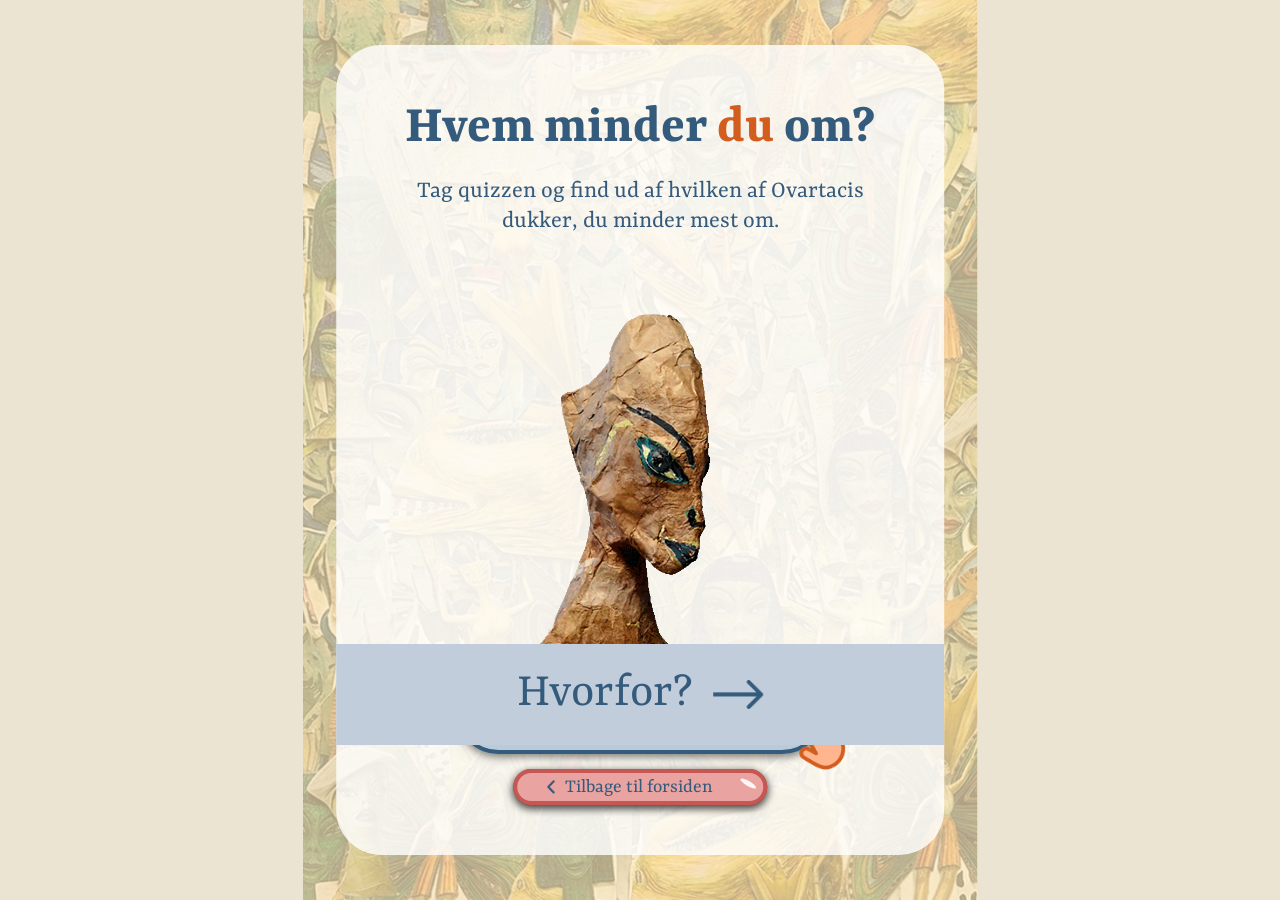
==== commit 2ed6ce63: "r" ====
--- a/index.html
+++ b/index.html
@@ -1,31 +1,29 @@
 <!doctype html>
 <html lang="da">
   <head>
-    <meta charset="UTF-8" />
-    <meta name="viewport" content="width=device-width, initial-scale=1.0" />
+    <meta charset="UTF-8">
+    <meta name="viewport" content="width=device-width, initial-scale=1.0">
     <title>Museum Ovartaci - Quiz</title>
 
-    <link rel="preconnect" href="https://fonts.googleapis.com" />
-    <link rel="preconnect" href="https://fonts.gstatic.com" crossorigin />
+    <link rel="preconnect" href="https://fonts.googleapis.com">
+    <link rel="preconnect" href="https://fonts.gstatic.com" crossorigin>
     <link
       href="https://fonts.googleapis.com/css2?family=Gotu&family=Jua&family=Yrsa:ital,wght@0,300..700;1,300..700&display=swap"
-      rel="stylesheet"
-    />
+      rel="stylesheet">
 
-    <link rel="preconnect" href="https://fonts.googleapis.com" />
-    <link rel="preconnect" href="https://fonts.gstatic.com" crossorigin />
+    <link rel="preconnect" href="https://fonts.googleapis.com">
+    <link rel="preconnect" href="https://fonts.gstatic.com" crossorigin>
     <link
       href="https://fonts.googleapis.com/css2?family=Afacad:ital,wght@0,400..700;1,400..700&display=swap"
-      rel="stylesheet"
-    />
+      rel="stylesheet">
 
-    <link rel="stylesheet" href="css/style.css" />
+    <link rel="stylesheet" href="css/style.css">
   </head>
 
   <body>
     <div class="container-ipad">
       <div class="hvid-boks">
-        <div id="start-skaerm" class="skaerm-sektion">
+        <div id="start-skaerm" class="skaerm-sektion aktiv">
           <h1>Hvem minder <span class="du">du</span> om?</h1>
           <div class="undertekst">
             <p>
@@ -33,13 +31,16 @@
               mest om.
             </p>
           </div>
-          <img src="img/forside.gif" alt="forside gif" class="forside-gif" />
-          <button class="start-knap" onclick="startQuiz()">Start Quiz</button>
-          <img src="img/haand.png" alt="haand" class="haand" />
+          <img src="img/forside.gif" alt="forside gif" class="forside-gif">
+          <button class="start-knap" id="start-quiz-btn">Start Quiz</button>
+          <img src="img/haand.png" alt="haand" class="haand">
+          <a href="engelsk.html">
+          <img src="img/uk.svg" alt="United Kingdom flag" class="uk-flag-btn">
+          </a>
         </div>
 
         <!--quiz skærm-->
-        <div id="quiz-skaerm" class="skaerm-sektion" style="display: none">
+        <div id="quiz-skaerm" class="skaerm-sektion">
           <div class="progress-container">
             <div id="progress-bar" class="progress-bar"></div>
           </div>
@@ -57,55 +58,109 @@
         </div>
 
         <!--loading skærm-->
-        <div id="vente-side" class="skaerm-sektion" style="display: none">
+        <div id="vente-side" class="skaerm-sektion">
           <div class="du-er"><p>Du er...</p></div>
-          <img src="img/vente.gif" alt="vente gif" class="vente-gif" />
+          <img src="img/vente.gif" alt="vente gif" class="vente-gif">
         </div>
 
         <!--resultat skærm-->
-       <div id="resultat-skaerm" class="skaerm-sektion" style="display: none"> <p class="du-er-tekst">Du er...</p>
-          <h2 id="dukke-navn">Dukkens navn</h2>        
+        <div id="resultat-skaerm" class="skaerm-sektion">
+          <p class="du-er-tekst">Du er...</p>
+          <h2 id="dukke-navn">Dukkens navn</h2>
 
           <img
             class="dukke-baggrund"
-            src="#" 
+            src="#"
             alt="baggrund på dukke bevæger sig"
-            id="dukke-vinger"
-          />
+            id="dukke-vinger">
 
           <div class="dukke">
-            <img 
-            class="dukke-billede" 
-            src="#" 
-            alt="billede af dukke" 
-            id="dukke-billede">
+            <img
+              class="dukke-billede"
+              src="#"
+              alt="billede af dukke"
+              id="dukke-billede">
           </div>
 
-          <div class="hvorfor-box" id="hvorfor-knap"> 
+          <div class="hvorfor-box" id="hvorfor-knap">
             <span class="hvorfor-tekst">Hvorfor?</span>
             <img class="pil-videre" src="img/pil-videre.png" alt="pil videre">
           </div>
-          
+
           <!--popup-kort med info om dukker-->
           <div id="popup-kort" class="popup-container skjult">
             <div class="popup-indhold">
               <span class="luk-popup" id="luk-popup-knap">&times;</span>
-              
+
               <h2 id="popup-dukke-navn">Dukkens navn</h2>
               <p id="dukke-beskrivelse">Beskrivelse af dukke</p>
-              
-              <button class="tag-billede-knap">
-                <img src="img/kamera-ikon.svg" alt="kamera" class="kamera-ikon">
+
+              <button id="tagBilledeKnap" class="tag-billede-knap">
+                <img
+                  src="img/kamera-ikon.svg"
+                  alt="kamera"
+                  class="kamera-ikon">
                 Tag billede
               </button>
             </div>
           </div>
-          
+
           <a href="index.html" class="tilbage-knap">
             <span class="tilbage-pil"></span>
             <img src="img/tilbage.png" alt="tilbage" class="tilbage-forside">
             Tilbage til forsiden
           </a>
-        </div> </div> </div> <script src="js/script.js"></script>
+        </div>
+        <!-- Kamera-ramme -->
+        <div id="kamera-skaerm" class="skaerm-sektion" style="display: none">
+          <div class="kamera-ramme">
+            <video id="kamera" autoplay playsinline></video>
+
+            <canvas id="canvas"></canvas>
+
+            <button id="kameraKnap" type="button" class="kamera-knap">
+              <img src="img/kamera.png" alt="Tag billede">
+            </button>
+          </div>
+
+          <!-- Resultat-visning — UDENFOR kamera-ramme! -->
+          <div class="resultat-visning" id="resultatVisning">
+            <div class="polaroid-wrapper">
+              <img
+                id="tagetBillede"
+                class="taget-billede"
+                alt="Dit billede"
+                src="img/placeholder.png">
+
+              <div class="polaroid-bund">
+                <img
+                  src="img/logo.png"
+                  class="polaroid-logo"
+                  alt="Museum Ovartaci logo">
+          
+              </div>
+            </div>
+            <div class="deling-sektion">
+              <input
+                type="tel"
+                id="telefonInput"
+                class="telefon-input"
+                placeholder="Indtast telefonnummer...">
+                
+              <button id="delingKnap" type="button" class="deling-knap">
+                <img src="img/del.png" alt="Del" class="deling-ikon">
+              </button>
+            </div>
+          </div>
+
+          <!-- Tilbage-knap -->
+          <a href="index.html" class="tilbage-knap">
+            <span class="tilbage-pil">&#8249;</span>
+            Tilbage til forsiden
+          </a>
+        </div>
+      </div>
+    </div>
+    <script src="js/script.js"></script>
   </body>
-</html>+</html>
